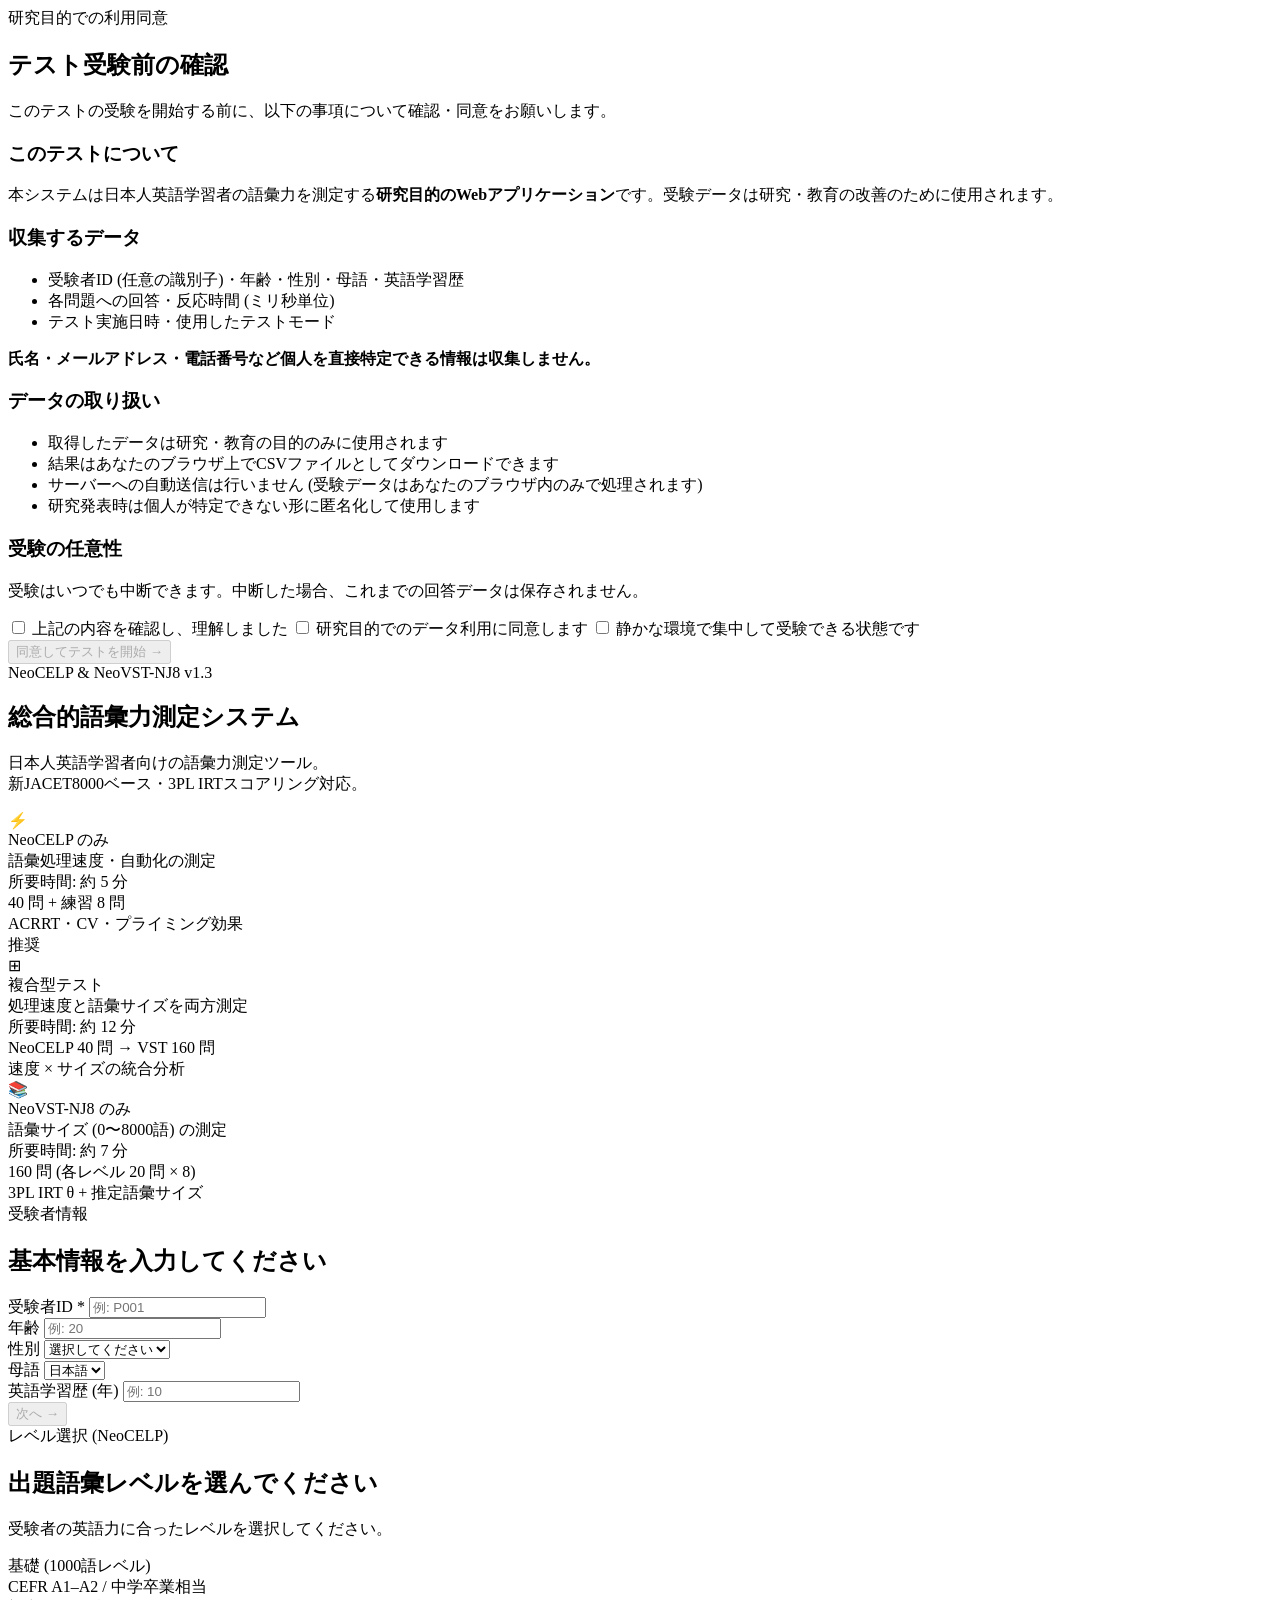
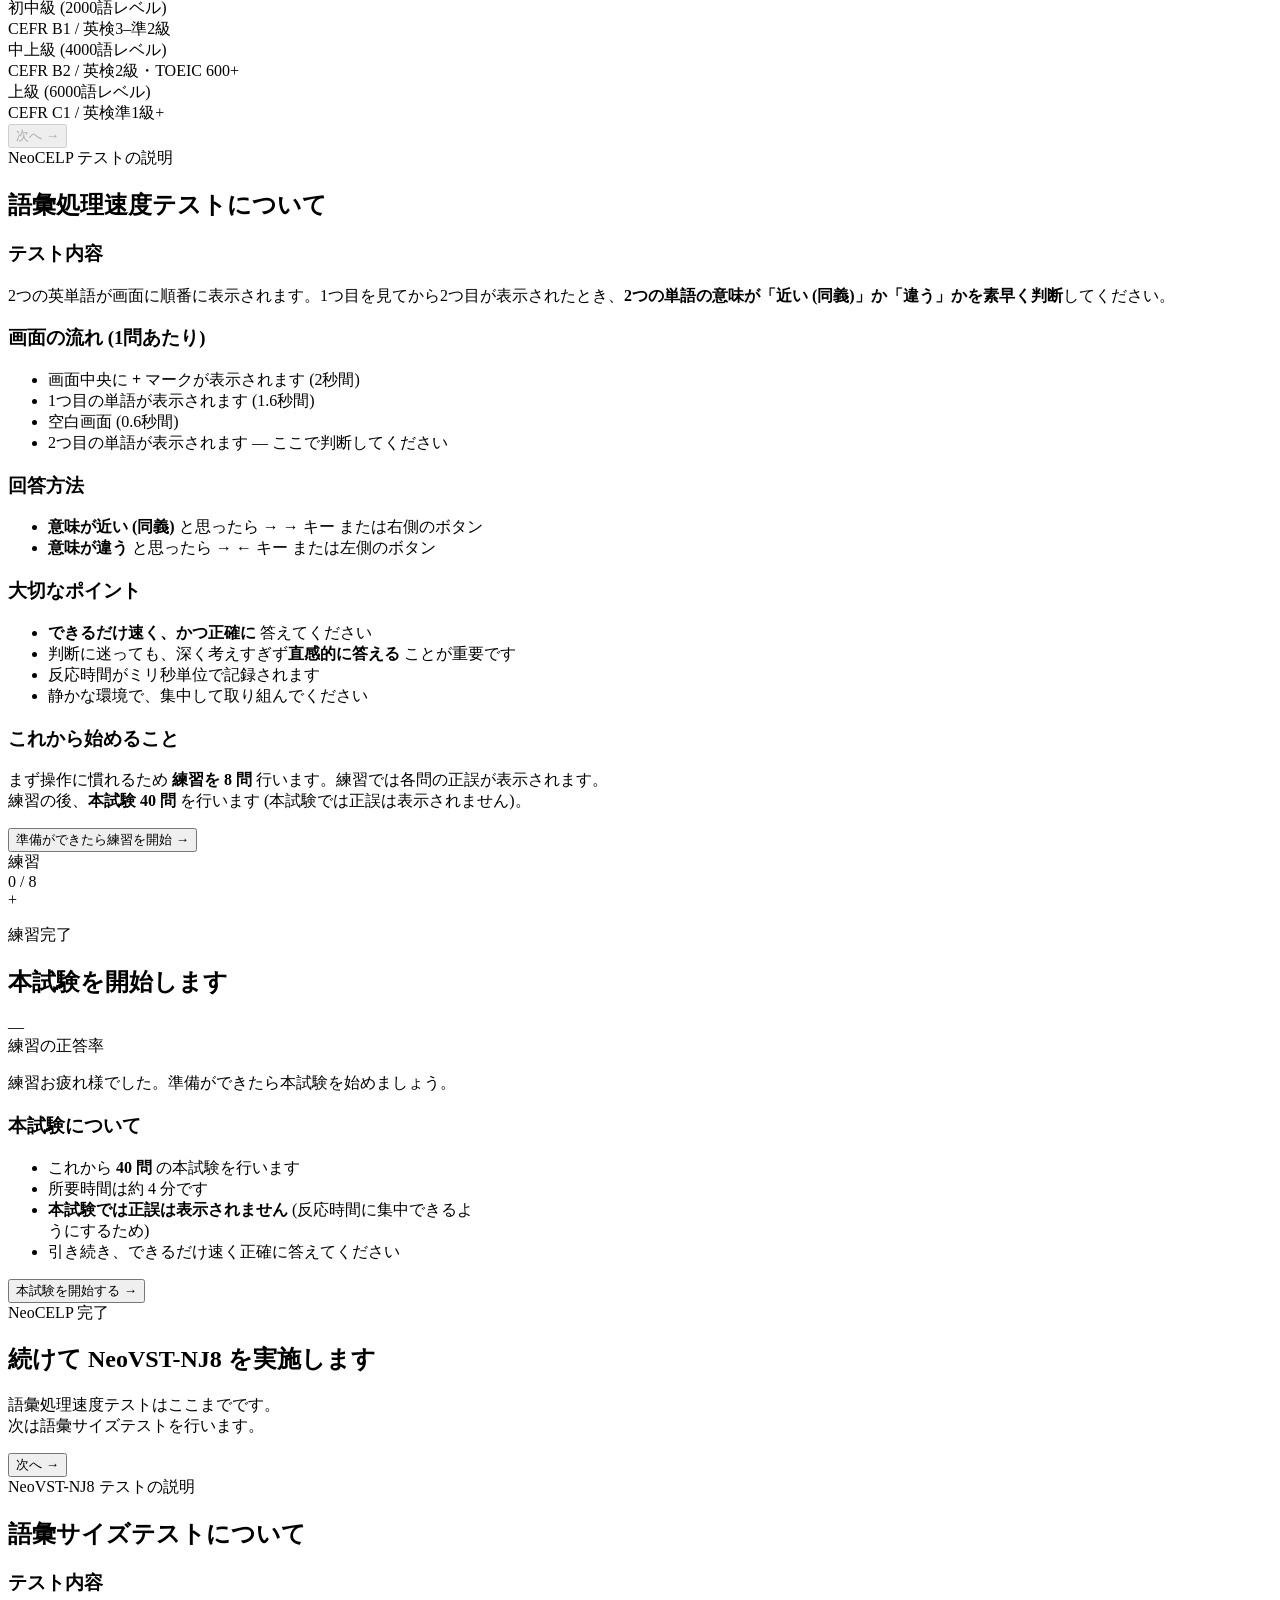
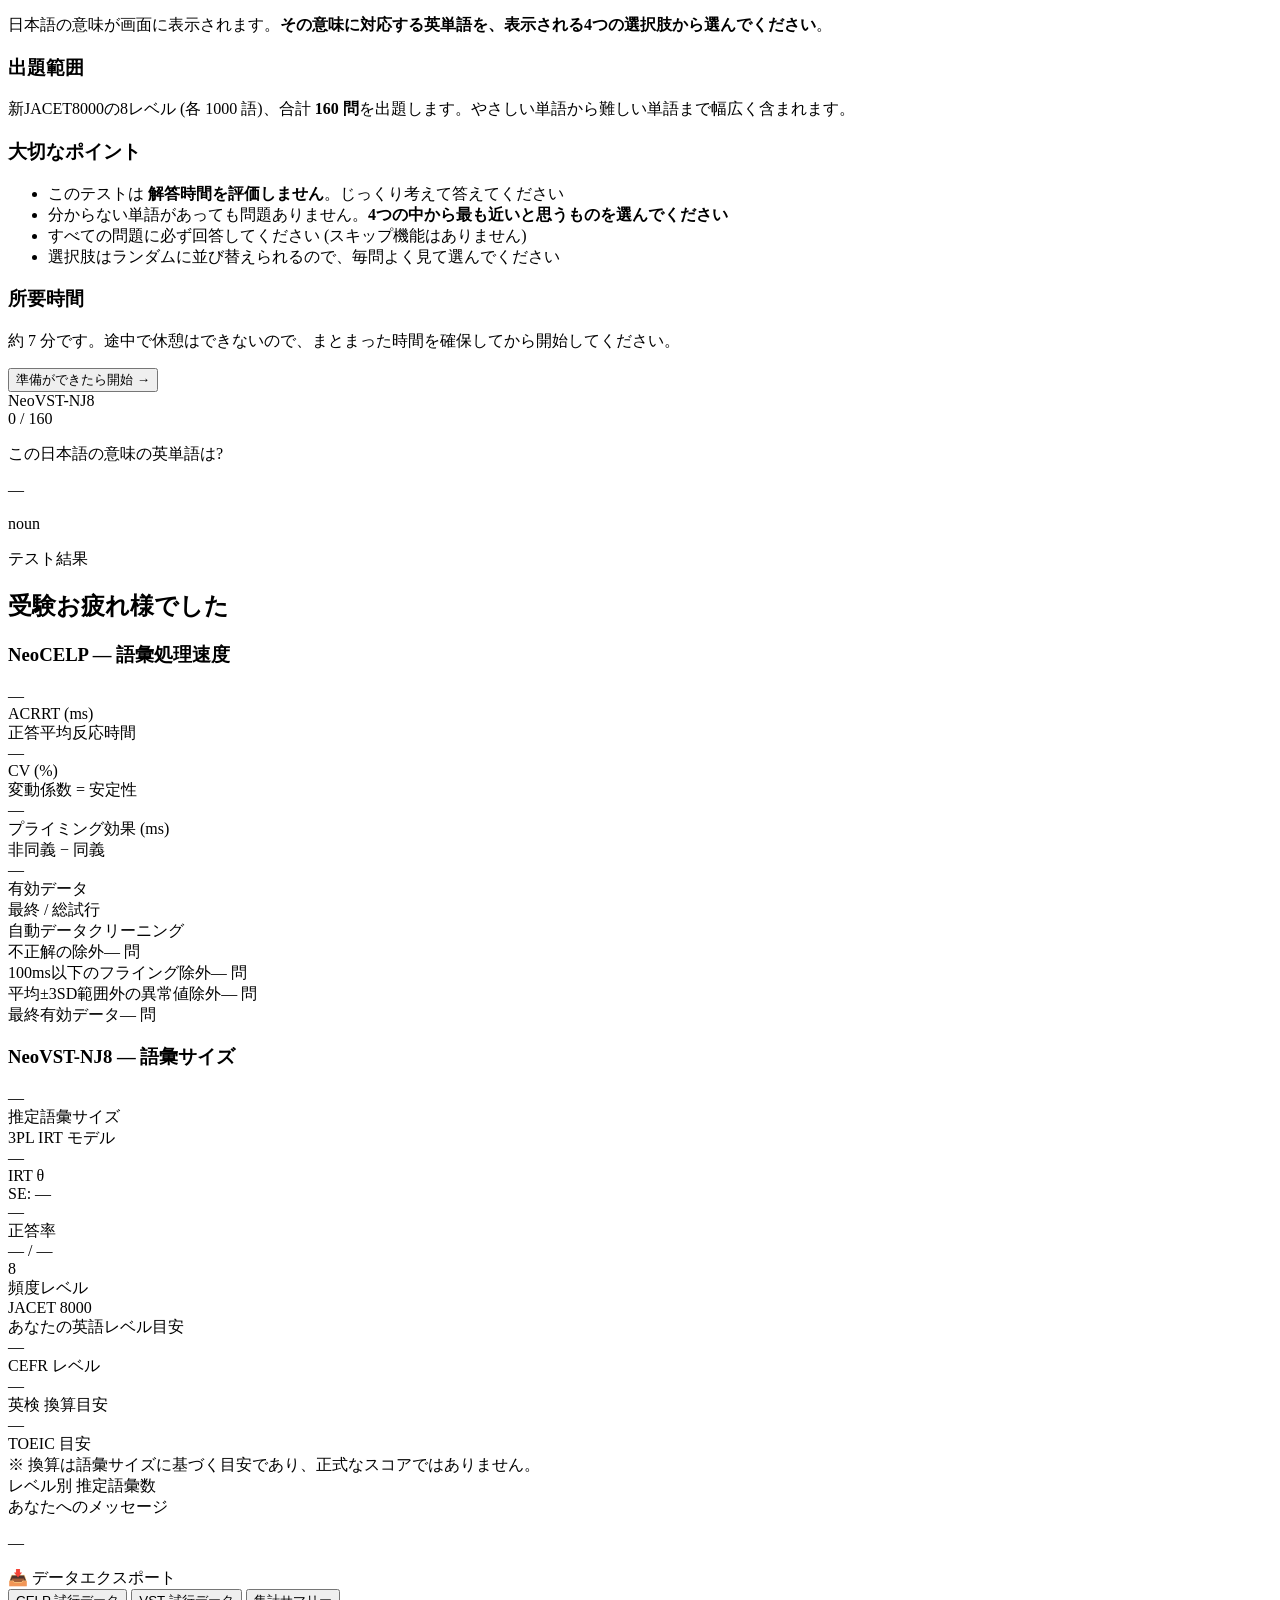
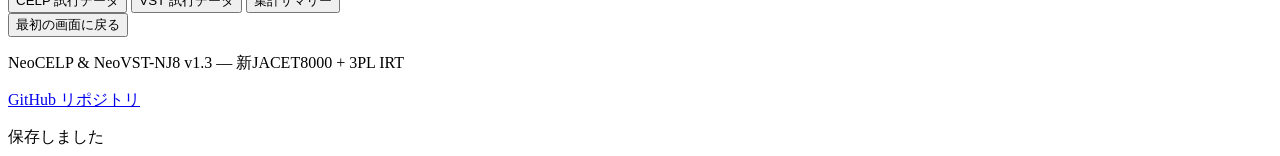
==== index.html @ aea5dfa4 "Update index.html Add CEFR/Eiken conversion badges and proficiency card to results" ====
<!DOCTYPE html>
<html lang="ja">
<head>
<meta charset="UTF-8">
<meta name="viewport" content="width=device-width, initial-scale=1.0">
<title>NeoCELP & NeoVST-NJ8 — 総合的語彙力測定システム</title>
<link rel="stylesheet" href="./src/css/main.css">
</head>
<body>

<div class="container">

<section id="s-consent" class="screen active">
  <span class="title-badge">研究目的での利用同意</span>
  <h1>テスト受験前の確認</h1>
  <p class="sub">このテストの受験を開始する前に、以下の事項について確認・同意をお願いします。</p>

  <div class="instruction-card">
    <h3 class="inst-section-title">このテストについて</h3>
    <p class="inst-text">本システムは日本人英語学習者の語彙力を測定する<b>研究目的のWebアプリケーション</b>です。受験データは研究・教育の改善のために使用されます。</p>

    <h3 class="inst-section-title">収集するデータ</h3>
    <ul class="inst-list">
      <li>受験者ID (任意の識別子)・年齢・性別・母語・英語学習歴</li>
      <li>各問題への回答・反応時間 (ミリ秒単位)</li>
      <li>テスト実施日時・使用したテストモード</li>
    </ul>
    <p class="inst-text" style="margin-top:8px"><b>氏名・メールアドレス・電話番号など個人を直接特定できる情報は収集しません。</b></p>

    <h3 class="inst-section-title">データの取り扱い</h3>
    <ul class="inst-list">
      <li>取得したデータは研究・教育の目的のみに使用されます</li>
      <li>結果はあなたのブラウザ上でCSVファイルとしてダウンロードできます</li>
      <li>サーバーへの自動送信は行いません (受験データはあなたのブラウザ内のみで処理されます)</li>
      <li>研究発表時は個人が特定できない形に匿名化して使用します</li>
    </ul>

    <h3 class="inst-section-title">受験の任意性</h3>
    <p class="inst-text">受験はいつでも中断できます。中断した場合、これまでの回答データは保存されません。</p>
  </div>

  <div class="consent-checks">
    <label class="consent-row">
      <input type="checkbox" id="consent-1" onchange="checkConsentForm()">
      <span>上記の内容を確認し、理解しました</span>
    </label>
    <label class="consent-row">
      <input type="checkbox" id="consent-2" onchange="checkConsentForm()">
      <span>研究目的でのデータ利用に同意します</span>
    </label>
    <label class="consent-row">
      <input type="checkbox" id="consent-3" onchange="checkConsentForm()">
      <span>静かな環境で集中して受験できる状態です</span>
    </label>
  </div>

  <button class="btn" id="consent-btn" onclick="submitConsent()" disabled>同意してテストを開始 →</button>
</section>

<section id="s-mode" class="screen">
  <span class="title-badge">NeoCELP & NeoVST-NJ8 v1.3</span>
  <h1>総合的語彙力測定システム</h1>
  <p class="sub">日本人英語学習者向けの語彙力測定ツール。<br>新JACET8000ベース・3PL IRTスコアリング対応。</p>

  <div class="mode-grid">
    <div class="mode-card" onclick="selectMode('celp_only')">
      <div class="mode-icon">⚡</div>
      <div class="mode-title">NeoCELP のみ</div>
      <div class="mode-desc">語彙処理速度・自動化の測定</div>
      <div class="mode-meta">
        <div>所要時間: 約 5 分</div>
        <div>40 問 + 練習 8 問</div>
        <div>ACRRT・CV・プライミング効果</div>
      </div>
    </div>

    <div class="mode-card recommended" onclick="selectMode('combined')">
      <span class="mode-badge">推奨</span>
      <div class="mode-icon">⊞</div>
      <div class="mode-title">複合型テスト</div>
      <div class="mode-desc">処理速度と語彙サイズを両方測定</div>
      <div class="mode-meta">
        <div>所要時間: 約 12 分</div>
        <div>NeoCELP 40 問 → VST 160 問</div>
        <div>速度 × サイズの統合分析</div>
      </div>
    </div>

    <div class="mode-card" onclick="selectMode('vst_only')">
      <div class="mode-icon">📚</div>
      <div class="mode-title">NeoVST-NJ8 のみ</div>
      <div class="mode-desc">語彙サイズ (0〜8000語) の測定</div>
      <div class="mode-meta">
        <div>所要時間: 約 7 分</div>
        <div>160 問 (各レベル 20 問 × 8)</div>
        <div>3PL IRT θ + 推定語彙サイズ</div>
      </div>
    </div>
  </div>
</section>

<section id="s-info" class="screen">
  <span class="title-badge">受験者情報</span>
  <h2>基本情報を入力してください</h2>
  <div class="form-grid">
    <div class="form-row full">
      <label class="form-label" for="f-id">受験者ID <span class="req">*</span></label>
      <input type="text" id="f-id" placeholder="例: P001" oninput="checkInfoForm()">
      <div id="id-warning" style="display:none; font-size:11px; color:var(--color-danger); padding:6px 8px; background:var(--color-danger-bg); border-radius:6px; margin-top:4px"></div>
    </div>
    <div class="form-row">
      <label class="form-label" for="f-age">年齢</label>
      <input type="text" id="f-age" placeholder="例: 20">
    </div>
    <div class="form-row">
      <label class="form-label" for="f-gender">性別</label>
      <select id="f-gender">
        <option value="">選択してください</option>
        <option value="female">女性</option>
        <option value="male">男性</option>
        <option value="other">その他</option>
        <option value="na">回答しない</option>
      </select>
    </div>
    <div class="form-row">
      <label class="form-label" for="f-l1">母語</label>
      <select id="f-l1">
        <option value="japanese">日本語</option>
        <option value="other">その他</option>
      </select>
    </div>
    <div class="form-row">
      <label class="form-label" for="f-years">英語学習歴 (年)</label>
      <input type="text" id="f-years" placeholder="例: 10">
    </div>
  </div>
  <button class="btn" id="info-btn" onclick="submitInfo()" disabled>次へ →</button>
</section>

<section id="s-level" class="screen">
  <span class="title-badge">レベル選択 (NeoCELP)</span>
  <h2>出題語彙レベルを選んでください</h2>
  <p class="sub">受験者の英語力に合ったレベルを選択してください。</p>
  <div class="level-grid">
    <div class="level-opt" onclick="selectLevel('A1-A2', this)">
      <div class="level-opt-title">基礎 (1000語レベル)</div>
      <div class="level-opt-sub">CEFR A1–A2 / 中学卒業相当</div>
    </div>
    <div class="level-opt" onclick="selectLevel('B1', this)">
      <div class="level-opt-title">初中級 (2000語レベル)</div>
      <div class="level-opt-sub">CEFR B1 / 英検3–準2級</div>
    </div>
    <div class="level-opt" onclick="selectLevel('B2', this)">
      <div class="level-opt-title">中上級 (4000語レベル)</div>
      <div class="level-opt-sub">CEFR B2 / 英検2級・TOEIC 600+</div>
    </div>
    <div class="level-opt" onclick="selectLevel('C1', this)">
      <div class="level-opt-title">上級 (6000語レベル)</div>
      <div class="level-opt-sub">CEFR C1 / 英検準1級+</div>
    </div>
  </div>
  <button class="btn" id="level-btn" onclick="showCelpInstructions()" disabled>次へ →</button>
</section>

<section id="s-celp-instructions" class="screen">
  <span class="title-badge">NeoCELP テストの説明</span>
  <h2>語彙処理速度テストについて</h2>

  <div class="instruction-card">
    <h3 class="inst-section-title">テスト内容</h3>
    <p class="inst-text">2つの英単語が画面に順番に表示されます。1つ目を見てから2つ目が表示されたとき、<b>2つの単語の意味が「近い (同義)」か「違う」かを素早く判断</b>してください。</p>

    <h3 class="inst-section-title">画面の流れ (1問あたり)</h3>
    <ul class="inst-list">
      <li>画面中央に <b>+</b> マークが表示されます (2秒間)</li>
      <li>1つ目の単語が表示されます (1.6秒間)</li>
      <li>空白画面 (0.6秒間)</li>
      <li>2つ目の単語が表示されます — ここで判断してください</li>
    </ul>

    <h3 class="inst-section-title">回答方法</h3>
    <ul class="inst-list">
      <li><b>意味が近い (同義)</b> と思ったら → <span class="inst-key">→ キー</span> または右側のボタン</li>
      <li><b>意味が違う</b> と思ったら → <span class="inst-key">← キー</span> または左側のボタン</li>
    </ul>

    <h3 class="inst-section-title">大切なポイント</h3>
    <ul class="inst-list">
      <li><b>できるだけ速く、かつ正確に</b> 答えてください</li>
      <li>判断に迷っても、深く考えすぎず<b>直感的に答える</b> ことが重要です</li>
      <li>反応時間がミリ秒単位で記録されます</li>
      <li>静かな環境で、集中して取り組んでください</li>
    </ul>

    <h3 class="inst-section-title">これから始めること</h3>
    <p class="inst-text">まず操作に慣れるため <b>練習を 8 問</b> 行います。練習では各問の正誤が表示されます。<br>練習の後、<b>本試験 40 問</b> を行います (本試験では正誤は表示されません)。</p>
  </div>

  <button class="btn" onclick="startCelpPractice()">準備ができたら練習を開始 →</button>
</section>

<section id="s-celp" class="screen">
  <div style="display:flex;align-items:center;gap:8px">
    <span class="phase-label" id="celp-phase">練習</span>
  </div>
  <div class="progress-wrap">
    <div class="progress-bar"><div class="progress-fill" id="celp-prog-fill" style="width:0%"></div></div>
    <span class="progress-label" id="celp-prog-label">0 / 8</span>
  </div>
  <div class="fixation" id="celp-fix">+</div>
  <div class="prime-word" id="celp-prime" style="display:none"></div>
  <div class="blank-area" id="celp-blank" style="display:none"></div>
  <div class="target-word" id="celp-target" style="display:none"></div>
  <p class="feedback-msg" id="celp-feedback"></p>
  <div class="big-btn-row" id="celp-btn-row" style="display:none">
    <button class="big-btn big-no" onclick="celpRespond(false)">
      <span>意味が違う</span>
      <span class="kbd-hint">← キー</span>
    </button>
    <button class="big-btn big-yes" onclick="celpRespond(true)">
      <span>意味が近い</span>
      <span class="kbd-hint">→ キー</span>
    </button>
  </div>
</section>

<section id="s-celp-practice-end" class="screen">
  <span class="title-badge">練習完了</span>
  <h2>本試験を開始します</h2>
  <div class="stat-grid" style="max-width:340px">
    <div class="stat-card">
      <div class="stat-val" id="practice-acc">—</div>
      <div class="stat-lbl">練習の正答率</div>
    </div>
  </div>
  <p class="sub" id="practice-msg">練習お疲れ様でした。準備ができたら本試験を始めましょう。</p>
  <div class="instruction-card" style="max-width:480px">
    <h3 class="inst-section-title">本試験について</h3>
    <ul class="inst-list">
      <li>これから <b>40 問</b> の本試験を行います</li>
      <li>所要時間は約 4 分です</li>
      <li><b>本試験では正誤は表示されません</b> (反応時間に集中できるようにするため)</li>
      <li>引き続き、できるだけ速く正確に答えてください</li>
    </ul>
  </div>
  <button class="btn" onclick="startCelpMain()">本試験を開始する →</button>
</section>

<section id="s-celp-end" class="screen">
  <span class="title-badge">NeoCELP 完了</span>
  <h2>続けて NeoVST-NJ8 を実施します</h2>
  <p class="sub">語彙処理速度テストはここまでです。<br>次は語彙サイズテストを行います。</p>
  <button class="btn" onclick="continueToVst()">次へ →</button>
</section>

<section id="s-vst-instructions" class="screen">
  <span class="title-badge">NeoVST-NJ8 テストの説明</span>
  <h2>語彙サイズテストについて</h2>

  <div class="instruction-card">
    <h3 class="inst-section-title">テスト内容</h3>
    <p class="inst-text">日本語の意味が画面に表示されます。<b>その意味に対応する英単語を、表示される4つの選択肢から選んでください</b>。</p>

    <h3 class="inst-section-title">出題範囲</h3>
    <p class="inst-text">新JACET8000の8レベル (各 1000 語)、合計 <b>160 問</b>を出題します。やさしい単語から難しい単語まで幅広く含まれます。</p>

    <h3 class="inst-section-title">大切なポイント</h3>
    <ul class="inst-list">
      <li>このテストは <b>解答時間を評価しません</b>。じっくり考えて答えてください</li>
      <li>分からない単語があっても問題ありません。<b>4つの中から最も近いと思うものを選んでください</b></li>
      <li>すべての問題に必ず回答してください (スキップ機能はありません)</li>
      <li>選択肢はランダムに並び替えられるので、毎問よく見て選んでください</li>
    </ul>

    <h3 class="inst-section-title">所要時間</h3>
    <p class="inst-text">約 7 分です。途中で休憩はできないので、まとまった時間を確保してから開始してください。</p>
  </div>

  <button class="btn" onclick="startVst()">準備ができたら開始 →</button>
</section>

<section id="s-vst" class="screen">
  <div style="display:flex;align-items:center;gap:8px">
    <span class="phase-label">NeoVST-NJ8</span>
  </div>
  <div class="progress-wrap">
    <div class="progress-bar"><div class="progress-fill" id="vst-prog-fill" style="width:0%"></div></div>
    <span class="progress-label" id="vst-prog-label">0 / 160</span>
  </div>
  <p class="vst-prompt">この日本語の意味の英単語は?</p>
  <div class="vst-meaning" id="vst-meaning">—</div>
  <p class="vst-pos-lbl" id="vst-pos">noun</p>
  <div class="vst-options" id="vst-options"></div>
</section>

<section id="s-result" class="screen">
  <span class="title-badge">テスト結果</span>
  <h2>受験お疲れ様でした</h2>

  <div id="result-celp-section" class="screen" style="width:100%;align-items:center;gap:16px">
    <h3>NeoCELP — 語彙処理速度</h3>
    <div class="stat-grid">
      <div class="stat-card"><div class="stat-val" id="r-acrrt">—</div><div class="stat-lbl">ACRRT (ms)</div><div class="stat-sub">正答平均反応時間</div></div>
      <div class="stat-card"><div class="stat-val" id="r-cv">—</div><div class="stat-lbl">CV (%)</div><div class="stat-sub">変動係数 = 安定性</div></div>
      <div class="stat-card"><div class="stat-val" id="r-priming">—</div><div class="stat-lbl">プライミング効果 (ms)</div><div class="stat-sub">非同義 − 同義</div></div>
      <div class="stat-card"><div class="stat-val" id="r-valid">—</div><div class="stat-lbl">有効データ</div><div class="stat-sub">最終 / 総試行</div></div>
    </div>
    <div class="exclude-card">
      <div class="exclude-title">自動データクリーニング</div>
      <div class="exclude-row"><span>不正解の除外</span><span id="ex-wrong">— 問</span></div>
      <div class="exclude-row"><span>100ms以下のフライング除外</span><span id="ex-fast">— 問</span></div>
      <div class="exclude-row"><span>平均±3SD範囲外の異常値除外</span><span id="ex-outlier">— 問</span></div>
      <div class="exclude-row total"><span>最終有効データ</span><span id="ex-valid">— 問</span></div>
    </div>
    <div id="celp-proficiency" class="proficiency-card" style="display:none"></div>
  </div>

  <div id="result-vst-section" class="screen" style="width:100%;align-items:center;gap:16px">
    <h3>NeoVST-NJ8 — 語彙サイズ</h3>
    <div class="stat-grid">
      <div class="stat-card"><div class="stat-val" id="r-vocab">—</div><div class="stat-lbl">推定語彙サイズ</div><div class="stat-sub">3PL IRT モデル</div></div>
      <div class="stat-card"><div class="stat-val" id="r-theta">—</div><div class="stat-lbl">IRT θ</div><div class="stat-sub" id="r-se">SE: —</div></div>
      <div class="stat-card"><div class="stat-val" id="r-vst-acc">—</div><div class="stat-lbl">正答率</div><div class="stat-sub" id="r-raw">— / —</div></div>
      <div class="stat-card"><div class="stat-val">8</div><div class="stat-lbl">頻度レベル</div><div class="stat-sub">JACET 8000</div></div>
    </div>
    <div class="conversion-card">
      <div class="conversion-title">あなたの英語レベル目安</div>
      <div class="conversion-badges">
        <div class="conv-badge cefr">
          <div class="conv-badge-val" id="badge-cefr">—</div>
          <div class="conv-badge-lbl" id="badge-cefr-desc">CEFR レベル</div>
        </div>
        <div class="conv-badge eiken">
          <div class="conv-badge-val" id="badge-eiken">—</div>
          <div class="conv-badge-lbl">英検 換算目安</div>
        </div>
        <div class="conv-badge toeic">
          <div class="conv-badge-val" id="badge-toeic">—</div>
          <div class="conv-badge-lbl">TOEIC 目安</div>
        </div>
      </div>
      <div class="conversion-note">※ 換算は語彙サイズに基づく目安であり、正式なスコアではありません。</div>
    </div>
    <div class="exclude-card">
      <div class="exclude-title">レベル別 推定語彙数</div>
      <div id="level-bars"></div>
    </div>
  </div>

  <div class="eval-card">
    <div class="eval-title">あなたへのメッセージ</div>
    <p class="eval-msg" id="r-message">—</p>
  </div>

  <div class="export-card">
    <div class="export-title">📥 データエクスポート</div>
    <div class="export-btn-row">
      <button class="btn-csv" id="exp-celp" onclick="exportCelpTrials()">CELP 試行データ</button>
      <button class="btn-csv" id="exp-vst" onclick="exportVstTrials()">VST 試行データ</button>
      <button class="btn-csv" onclick="exportSummary()">集計サマリー</button>
    </div>
  </div>

  <button class="btn-outline" onclick="restart()">最初の画面に戻る</button>
</section>

<footer>
  <p>NeoCELP & NeoVST-NJ8 v1.3 — 新JACET8000 + 3PL IRT</p>
  <p><a href="https://github.com/Ando-Hiro-rs/NeoCELP-VST-NJ8">GitHub リポジトリ</a></p>
</footer>

</div>

<div id="toast" class="toast">保存しました</div>

<script type="module" src="./src/js/app.js"></script>
</body>
</html>
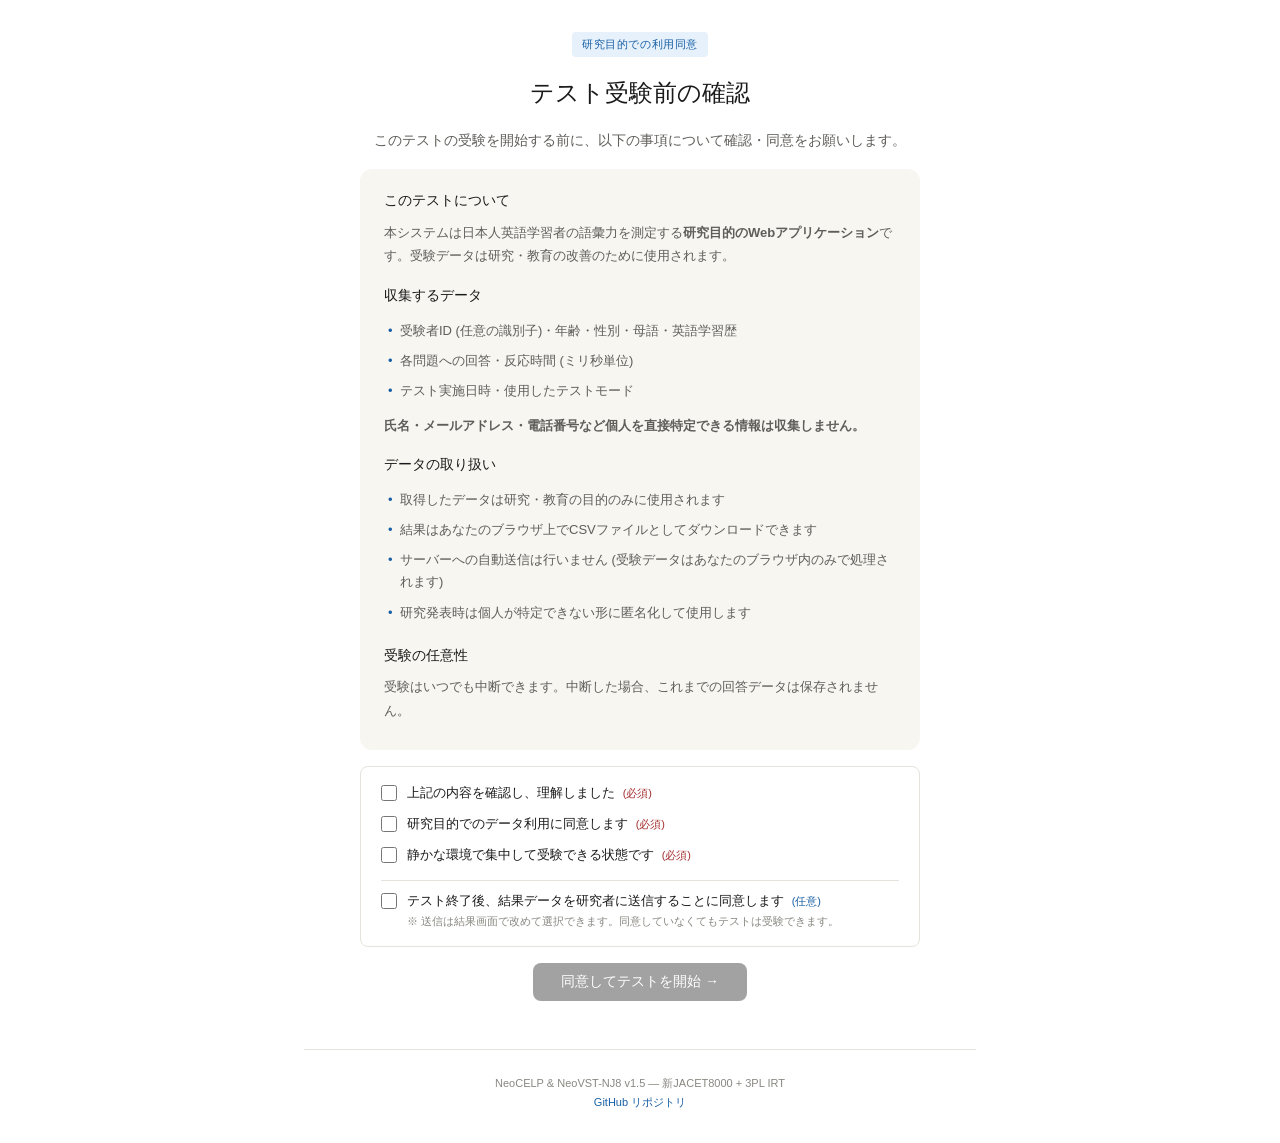
==== commit 84432729: "Update index.html Add comprehensive participant info form with optional sections" ====
--- a/index.html
+++ b/index.html
@@ -40,25 +40,29 @@
   </div>
 
   <div class="consent-checks">
-    <label class="consent-row">
+    <label class="consent-row required">
       <input type="checkbox" id="consent-1" onchange="checkConsentForm()">
-      <span>上記の内容を確認し、理解しました</span>
+      <span>上記の内容を確認し、理解しました <em>(必須)</em></span>
     </label>
-    <label class="consent-row">
+    <label class="consent-row required">
       <input type="checkbox" id="consent-2" onchange="checkConsentForm()">
-      <span>研究目的でのデータ利用に同意します</span>
+      <span>研究目的でのデータ利用に同意します <em>(必須)</em></span>
     </label>
-    <label class="consent-row">
+    <label class="consent-row required">
       <input type="checkbox" id="consent-3" onchange="checkConsentForm()">
-      <span>静かな環境で集中して受験できる状態です</span>
+      <span>静かな環境で集中して受験できる状態です <em>(必須)</em></span>
     </label>
+    <label class="consent-row optional">
+      <input type="checkbox" id="consent-share">
+      <span>テスト終了後、結果データを研究者に送信することに同意します <em>(任意)</em><br><span class="consent-detail">※ 送信は結果画面で改めて選択できます。同意していなくてもテストは受験できます。</span></span>
+    </label>
   </div>
 
   <button class="btn" id="consent-btn" onclick="submitConsent()" disabled>同意してテストを開始 →</button>
 </section>
 
 <section id="s-mode" class="screen">
-  <span class="title-badge">NeoCELP & NeoVST-NJ8 v1.3</span>
+  <span class="title-badge">NeoCELP & NeoVST-NJ8 v1.5</span>
   <h1>総合的語彙力測定システム</h1>
   <p class="sub">日本人英語学習者向けの語彙力測定ツール。<br>新JACET8000ベース・3PL IRTスコアリング対応。</p>
 
@@ -102,38 +106,199 @@
 <section id="s-info" class="screen">
   <span class="title-badge">受験者情報</span>
   <h2>基本情報を入力してください</h2>
-  <div class="form-grid">
-    <div class="form-row full">
-      <label class="form-label" for="f-id">受験者ID <span class="req">*</span></label>
-      <input type="text" id="f-id" placeholder="例: P001" oninput="checkInfoForm()">
-      <div id="id-warning" style="display:none; font-size:11px; color:var(--color-danger); padding:6px 8px; background:var(--color-danger-bg); border-radius:6px; margin-top:4px"></div>
-    </div>
-    <div class="form-row">
-      <label class="form-label" for="f-age">年齢</label>
-      <input type="text" id="f-age" placeholder="例: 20">
-    </div>
-    <div class="form-row">
-      <label class="form-label" for="f-gender">性別</label>
-      <select id="f-gender">
-        <option value="">選択してください</option>
-        <option value="female">女性</option>
-        <option value="male">男性</option>
-        <option value="other">その他</option>
-        <option value="na">回答しない</option>
-      </select>
-    </div>
-    <div class="form-row">
-      <label class="form-label" for="f-l1">母語</label>
-      <select id="f-l1">
-        <option value="japanese">日本語</option>
-        <option value="other">その他</option>
-      </select>
-    </div>
-    <div class="form-row">
-      <label class="form-label" for="f-years">英語学習歴 (年)</label>
-      <input type="text" id="f-years" placeholder="例: 10">
-    </div>
-  </div>
+  <p class="sub">必須項目を入力してください。任意項目は研究にご協力いただける方のみご記入ください。</p>
+
+  <div class="info-section">
+    <h3 class="info-section-title">基本情報 <span class="req-label">必須</span></h3>
+    <div class="form-grid">
+      <div class="form-row full">
+        <label class="form-label" for="f-id">受験者ID <span class="req">*</span></label>
+        <input type="text" id="f-id" placeholder="例: P001" oninput="checkInfoForm()">
+        <div id="id-warning" style="display:none; font-size:11px; color:var(--color-danger); padding:6px 8px; background:var(--color-danger-bg); border-radius:6px; margin-top:4px"></div>
+      </div>
+      <div class="form-row">
+        <label class="form-label" for="f-age">年齢</label>
+        <input type="text" id="f-age" placeholder="例: 20">
+      </div>
+      <div class="form-row">
+        <label class="form-label" for="f-gender">性別</label>
+        <select id="f-gender">
+          <option value="">選択してください</option>
+          <option value="female">女性</option>
+          <option value="male">男性</option>
+          <option value="other">その他</option>
+          <option value="na">回答しない</option>
+        </select>
+      </div>
+      <div class="form-row">
+        <label class="form-label" for="f-l1">母語</label>
+        <select id="f-l1">
+          <option value="japanese">日本語</option>
+          <option value="chinese">中国語</option>
+          <option value="korean">韓国語</option>
+          <option value="other">その他</option>
+        </select>
+      </div>
+      <div class="form-row">
+        <label class="form-label" for="f-years">英語学習歴 (年)</label>
+        <input type="text" id="f-years" placeholder="例: 10">
+      </div>
+    </div>
+  </div>
+
+  <div class="info-section">
+    <h3 class="info-section-title clickable" onclick="toggleSection('info-section-2')">
+      <span id="info-section-2-arrow">▶</span> 学習・研究文脈情報 <span class="opt-label">任意</span>
+    </h3>
+    <div class="form-grid" id="info-section-2" style="display:none">
+      <div class="form-row">
+        <label class="form-label" for="f-institution">所属機関区分</label>
+        <select id="f-institution">
+          <option value="">選択してください</option>
+          <option value="national_teacher">国立教員養成大学</option>
+          <option value="national_general">国立総合大学</option>
+          <option value="public">公立大学</option>
+          <option value="private">私立大学</option>
+          <option value="graduate">大学院</option>
+          <option value="high_school">高校</option>
+          <option value="junior_high">中学校</option>
+          <option value="other">その他</option>
+        </select>
+      </div>
+      <div class="form-row">
+        <label class="form-label" for="f-major">専攻</label>
+        <select id="f-major">
+          <option value="">選択してください</option>
+          <option value="english">英語教育</option>
+          <option value="japanese">日本語・国語教育</option>
+          <option value="science">科学・理科</option>
+          <option value="social_studies">社会科</option>
+          <option value="math">数学</option>
+          <option value="special_needs">特別支援教育</option>
+          <option value="school_nursing">養護教諭</option>
+          <option value="home_economics">家庭科</option>
+          <option value="school_education">学校教育</option>
+          <option value="other">その他</option>
+        </select>
+      </div>
+      <div class="form-row">
+        <label class="form-label" for="f-grade">学年</label>
+        <select id="f-grade">
+          <option value="">選択してください</option>
+          <option value="undergrad_1">学部1年</option>
+          <option value="undergrad_2">学部2年</option>
+          <option value="undergrad_3">学部3年</option>
+          <option value="undergrad_4">学部4年</option>
+          <option value="master">修士課程</option>
+          <option value="doctor">博士課程</option>
+          <option value="high_1">高校1年</option>
+          <option value="high_2">高校2年</option>
+          <option value="high_3">高校3年</option>
+          <option value="other">その他</option>
+        </select>
+      </div>
+      <div class="form-row">
+        <label class="form-label" for="f-english-start">英語学習開始年齢</label>
+        <input type="text" id="f-english-start" placeholder="例: 7">
+      </div>
+      <div class="form-row full">
+        <label class="form-label" for="f-overseas">海外滞在経験 (英語圏)</label>
+        <select id="f-overseas">
+          <option value="">選択してください</option>
+          <option value="none">なし</option>
+          <option value="under_1month">1ヶ月未満</option>
+          <option value="1_6months">1〜6ヶ月</option>
+          <option value="6months_1year">6ヶ月〜1年</option>
+          <option value="over_1year">1年以上</option>
+        </select>
+      </div>
+      <div class="form-row">
+        <label class="form-label" for="f-cert-type">最近取得した英語資格</label>
+        <select id="f-cert-type">
+          <option value="">選択してください</option>
+          <option value="none">なし</option>
+          <option value="eiken">英検</option>
+          <option value="toeic_lr">TOEIC L&R</option>
+          <option value="toeic_sw">TOEIC S&W</option>
+          <option value="toefl_ibt">TOEFL iBT</option>
+          <option value="toefl_itp">TOEFL ITP</option>
+          <option value="ielts">IELTS</option>
+          <option value="other">その他</option>
+        </select>
+      </div>
+      <div class="form-row">
+        <label class="form-label" for="f-cert-score">スコア・級</label>
+        <input type="text" id="f-cert-score" placeholder="例: 750 / 準1級">
+      </div>
+      <div class="form-row full">
+        <label class="form-label" for="f-cert-date">資格取得時期 (年月)</label>
+        <input type="text" id="f-cert-date" placeholder="例: 2024-06">
+      </div>
+      <div class="form-row full">
+        <label class="form-label" for="f-english-use">日常的な英語使用頻度</label>
+        <select id="f-english-use">
+          <option value="">選択してください</option>
+          <option value="daily">ほぼ毎日</option>
+          <option value="weekly">週に数回</option>
+          <option value="monthly">月に数回</option>
+          <option value="rarely">ほとんどない</option>
+          <option value="study_only">勉強のみ</option>
+        </select>
+      </div>
+    </div>
+  </div>
+
+  <div class="info-section">
+    <h3 class="info-section-title clickable" onclick="toggleSection('info-section-3')">
+      <span id="info-section-3-arrow">▶</span> 受験環境情報 <span class="opt-label">任意</span>
+    </h3>
+    <div class="form-grid" id="info-section-3" style="display:none">
+      <div class="form-row">
+        <label class="form-label" for="f-handedness">利き手</label>
+        <select id="f-handedness">
+          <option value="">選択してください</option>
+          <option value="right">右利き</option>
+          <option value="left">左利き</option>
+          <option value="both">両利き</option>
+        </select>
+      </div>
+      <div class="form-row">
+        <label class="form-label" for="f-condition">受験時の体調</label>
+        <select id="f-condition">
+          <option value="">選択してください</option>
+          <option value="excellent">非常に良い</option>
+          <option value="good">良い</option>
+          <option value="moderate">普通</option>
+          <option value="poor">あまり良くない</option>
+          <option value="bad">悪い</option>
+        </select>
+      </div>
+      <div class="form-row">
+        <label class="form-label" for="f-device">受験デバイス</label>
+        <select id="f-device">
+          <option value="">選択してください</option>
+          <option value="pc_desktop">デスクトップPC</option>
+          <option value="pc_laptop">ノートPC</option>
+          <option value="tablet">タブレット</option>
+          <option value="smartphone">スマートフォン</option>
+          <option value="other">その他</option>
+        </select>
+      </div>
+      <div class="form-row">
+        <label class="form-label" for="f-environment">受験環境</label>
+        <select id="f-environment">
+          <option value="">選択してください</option>
+          <option value="quiet_room">静かな個室</option>
+          <option value="home">自宅</option>
+          <option value="library">図書館</option>
+          <option value="classroom">教室</option>
+          <option value="cafe">カフェ・公共空間</option>
+          <option value="other">その他</option>
+        </select>
+      </div>
+    </div>
+  </div>
+
   <button class="btn" id="info-btn" onclick="submitInfo()" disabled>次へ →</button>
 </section>
 
@@ -360,12 +525,30 @@
       <button class="btn-csv" onclick="exportSummary()">集計サマリー</button>
     </div>
   </div>
-
+<div class="export-card share-card">
+    <div class="export-title">📧 研究者にデータを送信 (任意)</div>
+    <p class="share-desc">研究にご協力いただける場合、テスト結果を以下の研究者に送信できます。</p>
+    <div class="researcher-info">
+      <div class="researcher-row"><span class="researcher-lbl">送信先:</span> <span id="researcher-name-display">—</span></div>
+      <div class="researcher-row"><span class="researcher-lbl">メール:</span> <span id="researcher-email-display">—</span></div>
+    </div>
+    <div class="share-btn-row">
+      <button class="btn-share btn-share-mail" onclick="sendDataByEmail()">
+        📨 メールで送信
+        <span class="share-note">CSVをダウンロード後、メールアプリが起動します</span>
+      </button>
+      <button class="btn-share btn-share-app supports-web-share-only" onclick="shareDataViaApps()">
+        🔗 他のアプリで共有
+        <span class="share-note">LINE・Gmail・AirDrop などで送信</span>
+      </button>
+    </div>
+    <p class="share-note-bottom">※ 送信は完全に任意です。データ送信の同意確認は受験前に行いました。</p>
+  </div>
   <button class="btn-outline" onclick="restart()">最初の画面に戻る</button>
 </section>
 
 <footer>
-  <p>NeoCELP & NeoVST-NJ8 v1.3 — 新JACET8000 + 3PL IRT</p>
+  <p>NeoCELP & NeoVST-NJ8 v1.5 — 新JACET8000 + 3PL IRT</p>
   <p><a href="https://github.com/Ando-Hiro-rs/NeoCELP-VST-NJ8">GitHub リポジトリ</a></p>
 </footer>
 
--- a/src/css/main.css
+++ b/src/css/main.css
@@ -0,0 +1,1089 @@
+:root {
+  --color-bg: #ffffff;
+  --color-bg-secondary: #f7f6f1;
+  --color-text: #1a1a1a;
+  --color-text-secondary: #5f5e5a;
+  --color-text-tertiary: #888780;
+  --color-border: #e5e3dc;
+  --color-border-secondary: #c8c5b9;
+  --color-info: #185fa5;
+  --color-info-bg: #e6f1fb;
+  --color-success: #0f6e56;
+  --color-success-bg: #e1f5ee;
+  --color-danger: #a32d2d;
+  --color-danger-bg: #fcebeb;
+  --color-warning-bg: #faeeda;
+  --color-warning: #854f0b;
+  --radius-sm: 6px;
+  --radius-md: 8px;
+  --radius-lg: 12px;
+}
+
+@media (prefers-color-scheme: dark) {
+  :root {
+    --color-bg: #1a1a1a;
+    --color-bg-secondary: #2c2c2a;
+    --color-text: #f1efe8;
+    --color-text-secondary: #b4b2a9;
+    --color-text-tertiary: #888780;
+    --color-border: #444441;
+    --color-border-secondary: #5f5e5a;
+  }
+}
+
+* { box-sizing: border-box; margin: 0; padding: 0; }
+
+body {
+  font-family: -apple-system, BlinkMacSystemFont, "Segoe UI", "Hiragino Sans",
+               "Yu Gothic UI", "Meiryo", sans-serif;
+  background: var(--color-bg);
+  color: var(--color-text);
+  line-height: 1.7;
+  min-height: 100vh;
+}
+
+.container {
+  max-width: 720px;
+  margin: 0 auto;
+  padding: 2rem 1.5rem;
+}
+
+.screen { display: none; }
+.screen.active { display: flex; flex-direction: column; align-items: center; gap: 16px; }
+
+h1 { font-size: 24px; font-weight: 500; }
+h2 { font-size: 18px; font-weight: 500; }
+h3 { font-size: 16px; font-weight: 500; }
+
+.title-badge {
+  display: inline-block;
+  font-size: 11px;
+  font-weight: 500;
+  background: var(--color-info-bg);
+  color: var(--color-info);
+  padding: 3px 10px;
+  border-radius: 4px;
+  letter-spacing: 0.05em;
+}
+
+.sub {
+  font-size: 14px;
+  color: var(--color-text-secondary);
+  text-align: center;
+  max-width: 540px;
+}
+
+.mode-grid {
+  display: grid;
+  grid-template-columns: repeat(auto-fit, minmax(200px, 1fr));
+  gap: 12px;
+  width: 100%;
+}
+
+.mode-card {
+  background: var(--color-bg);
+  border: 0.5px solid var(--color-border);
+  border-radius: var(--radius-lg);
+  padding: 1.25rem;
+  text-align: left;
+  cursor: pointer;
+  transition: all 0.15s;
+}
+
+.mode-card:hover {
+  border-color: var(--color-border-secondary);
+  background: var(--color-bg-secondary);
+}
+
+.mode-card.recommended {
+  border: 2px solid var(--color-info);
+  position: relative;
+}
+
+.mode-badge {
+  position: absolute;
+  top: -10px;
+  left: 16px;
+  background: var(--color-info);
+  color: white;
+  font-size: 10px;
+  padding: 3px 10px;
+  border-radius: 4px;
+  font-weight: 500;
+}
+
+.mode-icon {
+  font-size: 24px;
+  color: var(--color-info);
+  margin-bottom: 8px;
+}
+
+.mode-title {
+  font-size: 15px;
+  font-weight: 500;
+  margin-bottom: 4px;
+}
+
+.mode-desc {
+  font-size: 12px;
+  color: var(--color-text-secondary);
+  margin-bottom: 12px;
+}
+
+.mode-meta {
+  font-size: 11px;
+  color: var(--color-text-tertiary);
+  display: flex;
+  flex-direction: column;
+  gap: 3px;
+}
+
+.btn {
+  background: var(--color-text);
+  color: var(--color-bg);
+  border: none;
+  border-radius: var(--radius-md);
+  padding: 10px 28px;
+  font-size: 14px;
+  font-weight: 500;
+  cursor: pointer;
+  font-family: inherit;
+}
+
+.btn:hover { opacity: 0.85; }
+.btn:disabled { opacity: 0.4; cursor: not-allowed; }
+
+.btn-outline {
+  background: transparent;
+  border: 0.5px solid var(--color-border-secondary);
+  color: var(--color-text);
+  padding: 9px 22px;
+  border-radius: var(--radius-md);
+  font-size: 13px;
+  cursor: pointer;
+  font-family: inherit;
+}
+
+.btn-outline:hover { background: var(--color-bg-secondary); }
+
+.form-grid {
+  display: grid;
+  grid-template-columns: repeat(2, 1fr);
+  gap: 12px;
+  width: 100%;
+  max-width: 480px;
+}
+
+.form-row { display: flex; flex-direction: column; gap: 4px; }
+.form-row.full { grid-column: span 2; }
+
+.form-label {
+  font-size: 12px;
+  color: var(--color-text-secondary);
+  font-weight: 500;
+}
+
+.form-label .req { color: var(--color-danger); margin-left: 2px; }
+
+input[type=text], select {
+  width: 100%;
+  font-family: inherit;
+  font-size: 14px;
+  padding: 8px 12px;
+  border: 0.5px solid var(--color-border-secondary);
+  border-radius: var(--radius-md);
+  background: var(--color-bg);
+  color: var(--color-text);
+}
+
+input[type=text]:focus, select:focus {
+  outline: none;
+  border-color: var(--color-info);
+}
+
+.level-grid {
+  display: grid;
+  grid-template-columns: repeat(2, 1fr);
+  gap: 8px;
+  width: 100%;
+  max-width: 480px;
+}
+
+.level-opt {
+  background: var(--color-bg);
+  border: 0.5px solid var(--color-border);
+  border-radius: var(--radius-md);
+  padding: 12px 14px;
+  cursor: pointer;
+  text-align: left;
+  font-family: inherit;
+  color: var(--color-text);
+}
+
+.level-opt:hover {
+  background: var(--color-bg-secondary);
+  border-color: var(--color-border-secondary);
+}
+
+.level-opt.selected {
+  border: 2px solid var(--color-info);
+  background: var(--color-info-bg);
+}
+
+.level-opt-title { font-size: 13px; font-weight: 500; }
+.level-opt-sub { font-size: 11px; color: var(--color-text-secondary); margin-top: 2px; }
+
+.progress-wrap {
+  width: 100%;
+  max-width: 480px;
+  display: flex;
+  align-items: center;
+  gap: 10px;
+}
+
+.progress-bar {
+  flex: 1;
+  height: 4px;
+  background: var(--color-border);
+  border-radius: 2px;
+  overflow: hidden;
+}
+
+.progress-fill {
+  height: 100%;
+  background: var(--color-info);
+  border-radius: 2px;
+  transition: width 0.3s;
+}
+
+.progress-label {
+  font-size: 11px;
+  color: var(--color-text-tertiary);
+  min-width: 60px;
+  text-align: right;
+}
+
+.phase-label {
+  font-size: 11px;
+  font-weight: 500;
+  color: var(--color-text-tertiary);
+  letter-spacing: 0.07em;
+  text-transform: uppercase;
+}
+
+.fixation {
+  font-size: 36px;
+  color: var(--color-text-tertiary);
+  height: 64px;
+  display: flex;
+  align-items: center;
+  justify-content: center;
+  min-width: 380px;
+}
+
+.prime-word {
+  font-size: 28px;
+  color: var(--color-text-secondary);
+  height: 64px;
+  display: flex;
+  align-items: center;
+  justify-content: center;
+  min-width: 380px;
+}
+
+.target-word {
+  font-size: 34px;
+  color: var(--color-text);
+  height: 76px;
+  display: flex;
+  align-items: center;
+  justify-content: center;
+  min-width: 380px;
+  border: 0.5px solid var(--color-border);
+  border-radius: var(--radius-lg);
+  background: var(--color-bg);
+  padding: 0 2rem;
+}
+
+.blank-area { height: 64px; min-width: 380px; }
+
+.big-btn-row {
+  display: flex;
+  gap: 14px;
+  width: 100%;
+  max-width: 460px;
+}
+
+.big-btn {
+  flex: 1;
+  border-radius: var(--radius-lg);
+  padding: 18px 0;
+  font-size: 15px;
+  font-weight: 500;
+  cursor: pointer;
+  border: none;
+  display: flex;
+  flex-direction: column;
+  align-items: center;
+  gap: 4px;
+  font-family: inherit;
+}
+
+.big-yes {
+  background: var(--color-success-bg);
+  color: var(--color-success);
+  border: 0.5px solid var(--color-success);
+}
+
+.big-no {
+  background: var(--color-danger-bg);
+  color: var(--color-danger);
+  border: 0.5px solid var(--color-danger);
+}
+
+.big-btn:hover { opacity: 0.85; }
+.kbd-hint { font-size: 10px; opacity: 0.7; font-weight: 400; }
+
+.feedback-msg { font-size: 13px; min-height: 18px; }
+.fb-correct { color: var(--color-success); }
+.fb-wrong { color: var(--color-danger); }
+
+.vst-prompt {
+  font-size: 14px;
+  color: var(--color-text-secondary);
+}
+
+.vst-meaning {
+  font-size: 36px;
+  font-weight: 500;
+  padding: 16px 32px;
+  background: var(--color-bg-secondary);
+  border-radius: var(--radius-lg);
+}
+
+.vst-pos-lbl {
+  font-size: 11px;
+  color: var(--color-text-tertiary);
+}
+
+.vst-options {
+  display: grid;
+  grid-template-columns: repeat(2, 1fr);
+  gap: 10px;
+  width: 100%;
+  max-width: 480px;
+}
+
+.vst-opt {
+  background: var(--color-bg);
+  border: 0.5px solid var(--color-border);
+  border-radius: var(--radius-md);
+  padding: 16px;
+  font-size: 16px;
+  cursor: pointer;
+  font-family: inherit;
+  color: var(--color-text);
+}
+
+.vst-opt:hover {
+  background: var(--color-bg-secondary);
+  border-color: var(--color-border-secondary);
+}
+
+.stat-grid {
+  display: grid;
+  grid-template-columns: repeat(2, 1fr);
+  gap: 10px;
+  width: 100%;
+  max-width: 480px;
+}
+
+.stat-card {
+  background: var(--color-bg-secondary);
+  border-radius: var(--radius-md);
+  padding: 1rem;
+}
+
+.stat-val {
+  font-size: 24px;
+  font-weight: 500;
+}
+
+.stat-lbl {
+  font-size: 11px;
+  color: var(--color-text-secondary);
+  margin-top: 2px;
+}
+
+.stat-sub {
+  font-size: 10px;
+  color: var(--color-text-tertiary);
+  margin-top: 2px;
+}
+
+.eval-card {
+  background: var(--color-success-bg);
+  border: 0.5px solid var(--color-success);
+  border-radius: var(--radius-lg);
+  padding: 1rem 1.25rem;
+  width: 100%;
+  max-width: 480px;
+}
+
+.eval-title {
+  font-size: 13px;
+  font-weight: 500;
+  color: var(--color-success);
+  margin-bottom: 4px;
+}
+
+.eval-msg {
+  font-size: 13px;
+  color: var(--color-success);
+}
+
+.export-card {
+  background: var(--color-bg);
+  border: 0.5px solid var(--color-border);
+  border-radius: var(--radius-lg);
+  padding: 1rem 1.25rem;
+  width: 100%;
+  max-width: 480px;
+}
+
+.export-title {
+  font-size: 13px;
+  font-weight: 500;
+  margin-bottom: 8px;
+}
+
+.export-btn-row {
+  display: flex;
+  gap: 8px;
+  flex-wrap: wrap;
+}
+
+.btn-csv {
+  background: var(--color-info-bg);
+  color: var(--color-info);
+  border: 0.5px solid var(--color-info);
+  border-radius: var(--radius-md);
+  padding: 9px 16px;
+  font-size: 12px;
+  font-weight: 500;
+  cursor: pointer;
+  font-family: inherit;
+}
+
+.btn-csv:hover { opacity: 0.85; }
+
+.exclude-card {
+  background: var(--color-bg-secondary);
+  border-radius: var(--radius-md);
+  padding: 0.875rem 1rem;
+  width: 100%;
+  max-width: 480px;
+  font-size: 12px;
+}
+
+.exclude-title {
+  font-size: 12px;
+  font-weight: 500;
+  margin-bottom: 6px;
+}
+
+.exclude-row {
+  display: flex;
+  justify-content: space-between;
+  padding: 3px 0;
+  color: var(--color-text-secondary);
+}
+
+.exclude-row.total {
+  border-top: 0.5px solid var(--color-border);
+  margin-top: 4px;
+  padding-top: 6px;
+  font-weight: 500;
+  color: var(--color-text);
+}
+
+.level-bar-row {
+  display: flex;
+  align-items: center;
+  gap: 10px;
+  font-size: 12px;
+  padding: 4px 0;
+}
+
+.level-bar-name { min-width: 36px; color: var(--color-text-secondary); }
+
+.level-bar-track {
+  flex: 1;
+  height: 8px;
+  background: var(--color-border);
+  border-radius: 4px;
+  overflow: hidden;
+}
+
+.level-bar-fill {
+  height: 100%;
+  background: var(--color-info);
+  border-radius: 4px;
+}
+
+.level-bar-val {
+  min-width: 80px;
+  color: var(--color-text-tertiary);
+  text-align: right;
+  font-size: 11px;
+}
+
+.toast {
+  position: fixed;
+  bottom: 20px;
+  left: 50%;
+  transform: translateX(-50%);
+  background: var(--color-text);
+  color: var(--color-bg);
+  padding: 10px 20px;
+  border-radius: var(--radius-md);
+  font-size: 13px;
+  opacity: 0;
+  transition: opacity 0.3s;
+  pointer-events: none;
+  z-index: 100;
+}
+
+.toast.show { opacity: 1; }
+
+footer {
+  text-align: center;
+  font-size: 11px;
+  color: var(--color-text-tertiary);
+  margin-top: 3rem;
+  padding-top: 1.5rem;
+  border-top: 0.5px solid var(--color-border);
+}
+
+footer a { color: var(--color-info); text-decoration: none; }
+footer a:hover { text-decoration: underline; }
+.instruction-card {
+  background: var(--color-bg-secondary);
+  border-radius: var(--radius-lg);
+  padding: 1.25rem 1.5rem;
+  width: 100%;
+  max-width: 560px;
+  text-align: left;
+}
+
+.inst-section-title {
+  font-size: 14px;
+  font-weight: 500;
+  color: var(--color-text);
+  margin-top: 1rem;
+  margin-bottom: 0.5rem;
+}
+
+.inst-section-title:first-child {
+  margin-top: 0;
+}
+
+.inst-text {
+  font-size: 13px;
+  color: var(--color-text-secondary);
+  line-height: 1.8;
+  margin-bottom: 0.5rem;
+}
+
+.inst-list {
+  list-style: none;
+  padding: 0;
+  margin: 0;
+}
+
+.inst-list li {
+  font-size: 13px;
+  color: var(--color-text-secondary);
+  padding: 4px 0;
+  padding-left: 16px;
+  position: relative;
+  line-height: 1.7;
+}
+
+.inst-list li::before {
+  content: "•";
+  position: absolute;
+  left: 4px;
+  color: var(--color-info);
+  font-weight: 500;
+}
+
+.inst-key {
+  display: inline-block;
+  font-family: monospace;
+  font-size: 12px;
+  background: var(--color-bg);
+  border: 0.5px solid var(--color-border-secondary);
+  border-radius: 4px;
+  padding: 2px 8px;
+  margin: 0 2px;
+}
+.consent-checks {
+  display: flex;
+  flex-direction: column;
+  gap: 10px;
+  width: 100%;
+  max-width: 560px;
+  background: var(--color-bg);
+  border: 0.5px solid var(--color-border);
+  border-radius: var(--radius-md);
+  padding: 1rem 1.25rem;
+}
+
+.consent-row {
+  display: flex;
+  align-items: flex-start;
+  gap: 10px;
+  cursor: pointer;
+  font-size: 13px;
+  color: var(--color-text);
+  line-height: 1.6;
+}
+
+.consent-row input[type="checkbox"] {
+  width: 16px;
+  height: 16px;
+  margin-top: 2px;
+  flex-shrink: 0;
+  cursor: pointer;
+}
+
+.consent-row span {
+  flex: 1;
+}
+.proficiency-card {
+  width: 100%;
+  max-width: 480px;
+  border-radius: var(--radius-lg);
+  padding: 1.25rem 1.5rem;
+  text-align: center;
+  border: 0.5px solid;
+}
+
+.proficiency-card.tier-top {
+  background: linear-gradient(135deg, #e1f5ee 0%, #fdf3df 100%);
+  border-color: var(--color-success);
+}
+
+.proficiency-card.tier-high {
+  background: var(--color-success-bg);
+  border-color: var(--color-success);
+}
+
+.proficiency-card.tier-mid {
+  background: var(--color-info-bg);
+  border-color: var(--color-info);
+}
+
+.proficiency-card.tier-low {
+  background: var(--color-warning-bg);
+  border-color: var(--color-warning);
+}
+
+.proficiency-card.tier-beginner {
+  background: var(--color-bg-secondary);
+  border-color: var(--color-border-secondary);
+}
+
+.prof-label {
+  font-size: 11px;
+  font-weight: 500;
+  letter-spacing: 0.07em;
+  text-transform: uppercase;
+  opacity: 0.7;
+  margin-bottom: 4px;
+}
+
+.prof-zone {
+  font-size: 22px;
+  font-weight: 500;
+  margin-bottom: 4px;
+}
+
+.prof-desc {
+  font-size: 12px;
+  line-height: 1.6;
+  opacity: 0.9;
+}
+
+.conversion-card {
+  width: 100%;
+  max-width: 480px;
+  background: var(--color-bg-secondary);
+  border-radius: var(--radius-lg);
+  padding: 1rem 1.25rem;
+}
+
+.conversion-title {
+  font-size: 12px;
+  font-weight: 500;
+  color: var(--color-text-secondary);
+  text-align: center;
+  margin-bottom: 10px;
+  letter-spacing: 0.05em;
+}
+
+.conversion-badges {
+  display: grid;
+  grid-template-columns: repeat(3, 1fr);
+  gap: 8px;
+}
+
+.conv-badge {
+  background: var(--color-bg);
+  border: 0.5px solid var(--color-border);
+  border-radius: var(--radius-md);
+  padding: 10px 6px;
+  text-align: center;
+}
+
+.conv-badge.cefr {
+  background: var(--color-info-bg);
+  border-color: var(--color-info);
+}
+
+.conv-badge.eiken {
+  background: var(--color-success-bg);
+  border-color: var(--color-success);
+}
+
+.conv-badge.toeic {
+  background: var(--color-warning-bg);
+  border-color: var(--color-warning);
+}
+
+.conv-badge-val {
+  font-size: 16px;
+  font-weight: 500;
+  margin-bottom: 2px;
+}
+
+.conv-badge.cefr .conv-badge-val { color: var(--color-info); }
+.conv-badge.eiken .conv-badge-val { color: var(--color-success); }
+.conv-badge.toeic .conv-badge-val { color: var(--color-warning); }
+
+.conv-badge-lbl {
+  font-size: 10px;
+  color: var(--color-text-secondary);
+  line-height: 1.3;
+}
+
+.conversion-note {
+  font-size: 10px;
+  color: var(--color-text-tertiary);
+  text-align: center;
+  margin-top: 10px;
+  line-height: 1.4;
+}
+
+/* タッチデバイスではキーボードヒントを非表示 */
+.is-touch-device .kbd-hint {
+  display: none;
+}
+
+.is-touch-device .inst-key {
+  display: none;
+}
+
+/* モバイル対応 */
+@media (max-width: 600px) {
+  .container {
+    padding: 1rem 1rem;
+  }
+
+  h1 { font-size: 20px; }
+  h2 { font-size: 16px; }
+
+  .sub { font-size: 13px; }
+
+  .mode-grid {
+    grid-template-columns: 1fr;
+  }
+
+  .mode-card {
+    padding: 1rem;
+  }
+
+  .form-grid {
+    grid-template-columns: 1fr;
+  }
+
+  .form-row.full {
+    grid-column: span 1;
+  }
+
+  .level-grid {
+    grid-template-columns: 1fr;
+  }
+
+  .fixation,
+  .prime-word,
+  .target-word,
+  .blank-area {
+    min-width: 260px;
+    width: 100%;
+  }
+
+  .target-word {
+    font-size: 28px;
+    height: 70px;
+    padding: 0 1rem;
+  }
+
+  .prime-word {
+    font-size: 24px;
+  }
+
+  .big-btn-row {
+    gap: 10px;
+  }
+
+  .big-btn {
+    padding: 16px 0;
+    font-size: 14px;
+    min-height: 64px;
+  }
+
+  .vst-meaning {
+    font-size: 26px;
+    padding: 12px 16px;
+  }
+
+  .vst-options {
+    grid-template-columns: 1fr;
+    gap: 8px;
+  }
+
+  .vst-opt {
+    padding: 14px;
+    font-size: 15px;
+    min-height: 52px;
+  }
+
+  .stat-grid {
+    grid-template-columns: 1fr 1fr;
+    gap: 8px;
+  }
+
+  .stat-card {
+    padding: 0.75rem 0.875rem;
+  }
+
+  .stat-val {
+    font-size: 20px;
+  }
+
+  .conversion-badges {
+    grid-template-columns: 1fr;
+    gap: 6px;
+  }
+
+  .conv-badge {
+    padding: 8px;
+  }
+
+  .instruction-card {
+    padding: 1rem 1.125rem;
+  }
+
+  .inst-text {
+    font-size: 12px;
+  }
+
+  .inst-list li {
+    font-size: 12px;
+  }
+
+  .export-btn-row {
+    flex-direction: column;
+  }
+
+  .btn-csv {
+    width: 100%;
+    padding: 12px 16px;
+  }
+
+  .consent-checks {
+    padding: 0.875rem 1rem;
+  }
+
+  .consent-row {
+    font-size: 12px;
+  }
+
+  .level-bar-row {
+    font-size: 11px;
+  }
+
+  .level-bar-val {
+    min-width: 65px;
+    font-size: 10px;
+  }
+}
+
+/* タブレット対応 */
+@media (min-width: 601px) and (max-width: 900px) {
+  .mode-grid {
+    grid-template-columns: repeat(2, 1fr);
+  }
+
+  .vst-options {
+    grid-template-columns: repeat(2, 1fr);
+  }
+}
+
+/* タッチデバイス全般 */
+.is-touch-device .big-btn {
+  min-height: 64px;
+  -webkit-tap-highlight-color: transparent;
+}
+
+.is-touch-device .vst-opt {
+  min-height: 52px;
+  -webkit-tap-highlight-color: transparent;
+}
+
+.is-touch-device .btn,
+.is-touch-device .btn-outline,
+.is-touch-device .btn-csv {
+  min-height: 44px;
+  -webkit-tap-highlight-color: transparent;
+}
+.consent-row em {
+  font-style: normal;
+  font-size: 11px;
+  color: var(--color-text-tertiary);
+  margin-left: 4px;
+}
+
+.consent-row.required em {
+  color: var(--color-danger);
+}
+
+.consent-row.optional {
+  border-top: 0.5px solid var(--color-border);
+  padding-top: 10px;
+  margin-top: 4px;
+}
+
+.consent-row.optional em {
+  color: var(--color-info);
+}
+
+.consent-detail {
+  display: block;
+  font-size: 11px;
+  color: var(--color-text-tertiary);
+  margin-top: 2px;
+  line-height: 1.5;
+}
+
+.share-card {
+  background: var(--color-info-bg);
+  border: 0.5px solid var(--color-info);
+}
+
+.share-card .export-title {
+  color: var(--color-info);
+}
+
+.share-desc {
+  font-size: 12px;
+  color: var(--color-text-secondary);
+  margin-bottom: 10px;
+  line-height: 1.6;
+}
+
+.researcher-info {
+  background: var(--color-bg);
+  border-radius: var(--radius-md);
+  padding: 10px 12px;
+  margin-bottom: 12px;
+  font-size: 12px;
+  border: 0.5px solid var(--color-border);
+}
+
+.researcher-row {
+  display: flex;
+  gap: 8px;
+  padding: 2px 0;
+  color: var(--color-text);
+}
+
+.researcher-lbl {
+  font-weight: 500;
+  min-width: 60px;
+  color: var(--color-text-secondary);
+}
+
+.share-btn-row {
+  display: flex;
+  flex-direction: column;
+  gap: 8px;
+  margin-bottom: 10px;
+}
+
+.btn-share {
+  background: var(--color-bg);
+  border: 0.5px solid var(--color-info);
+  border-radius: var(--radius-md);
+  padding: 12px 16px;
+  font-size: 13px;
+  font-weight: 500;
+  cursor: pointer;
+  color: var(--color-info);
+  font-family: inherit;
+  display: flex;
+  flex-direction: column;
+  align-items: flex-start;
+  gap: 2px;
+  text-align: left;
+}
+
+.btn-share:hover {
+  background: var(--color-info);
+  color: var(--color-bg);
+}
+
+.btn-share:hover .share-note {
+  color: rgba(255, 255, 255, 0.85);
+}
+
+.share-note {
+  font-size: 10px;
+  font-weight: 400;
+  color: var(--color-text-tertiary);
+  line-height: 1.4;
+}
+
+.share-note-bottom {
+  font-size: 10px;
+  color: var(--color-text-tertiary);
+  text-align: center;
+  margin-top: 6px;
+  line-height: 1.5;
+}
+
+.supports-web-share-only {
+  display: none;
+}
+
+.supports-web-share .supports-web-share-only {
+  display: flex;
+}
+
+@media (max-width: 600px) {
+  .btn-share {
+    padding: 14px 14px;
+  }
+}
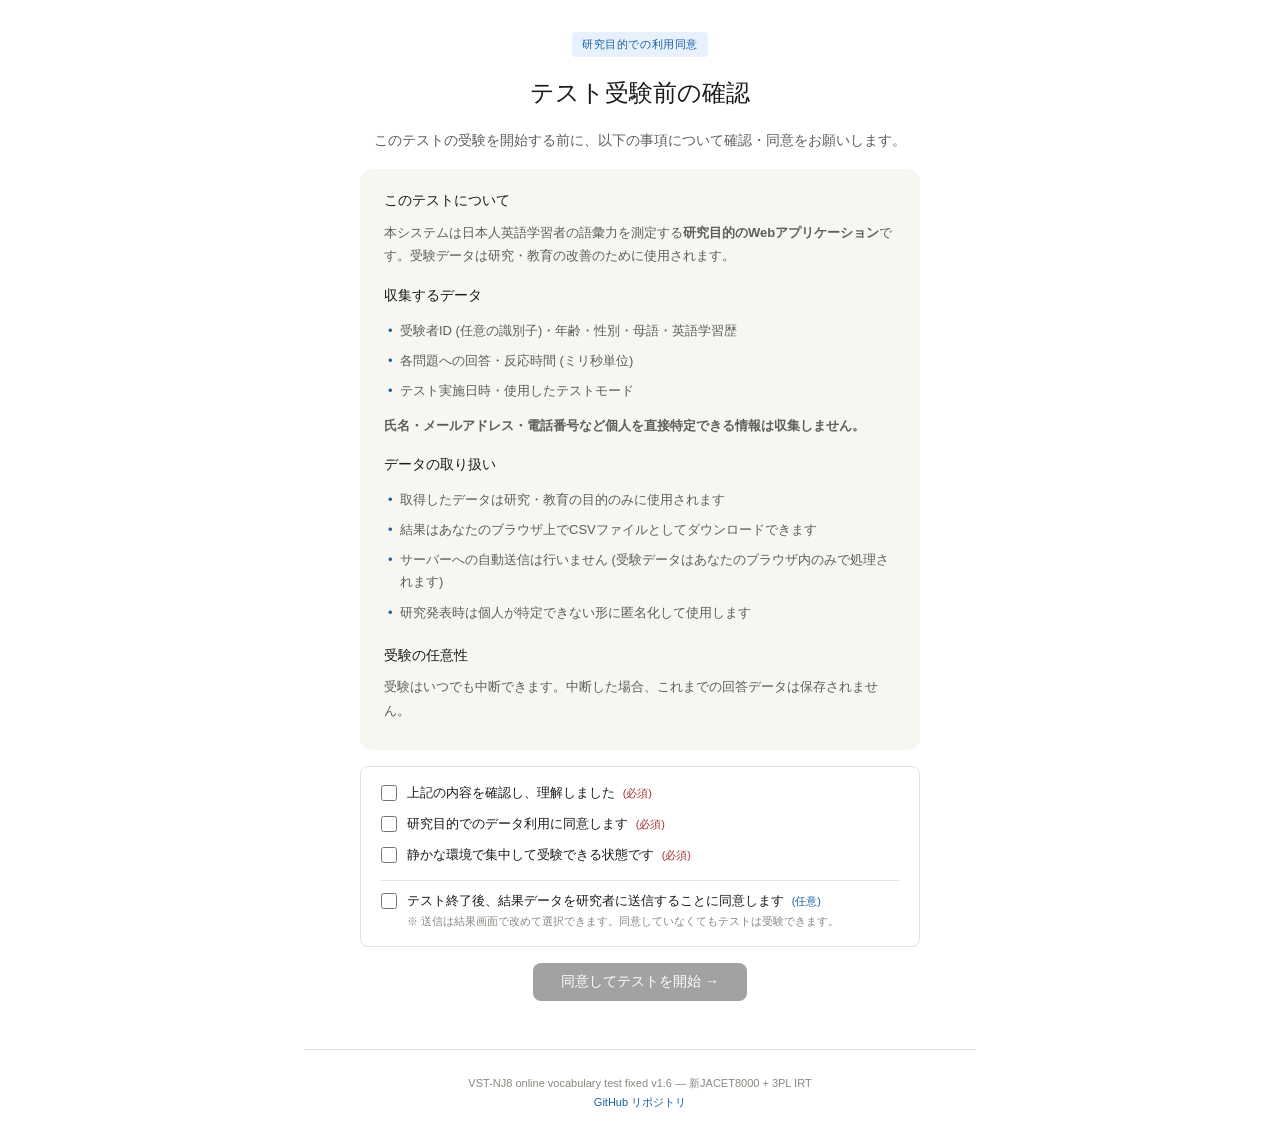
==== commit 4b8ee190: "Update index.html" ====
--- a/index.html
+++ b/index.html
@@ -3,7 +3,7 @@
 <head>
 <meta charset="UTF-8">
 <meta name="viewport" content="width=device-width, initial-scale=1.0">
-<title>NeoCELP & NeoVST-NJ8 — 総合的語彙力測定システム</title>
+<title>VST-NJ8 online vocabulary test fixed</title>
 <link rel="stylesheet" href="./src/css/main.css">
 </head>
 <body>
@@ -61,48 +61,6 @@
   <button class="btn" id="consent-btn" onclick="submitConsent()" disabled>同意してテストを開始 →</button>
 </section>
 
-<section id="s-mode" class="screen">
-  <span class="title-badge">NeoCELP & NeoVST-NJ8 v1.5</span>
-  <h1>総合的語彙力測定システム</h1>
-  <p class="sub">日本人英語学習者向けの語彙力測定ツール。<br>新JACET8000ベース・3PL IRTスコアリング対応。</p>
-
-  <div class="mode-grid">
-    <div class="mode-card" onclick="selectMode('celp_only')">
-      <div class="mode-icon">⚡</div>
-      <div class="mode-title">NeoCELP のみ</div>
-      <div class="mode-desc">語彙処理速度・自動化の測定</div>
-      <div class="mode-meta">
-        <div>所要時間: 約 5 分</div>
-        <div>40 問 + 練習 8 問</div>
-        <div>ACRRT・CV・プライミング効果</div>
-      </div>
-    </div>
-
-    <div class="mode-card recommended" onclick="selectMode('combined')">
-      <span class="mode-badge">推奨</span>
-      <div class="mode-icon">⊞</div>
-      <div class="mode-title">複合型テスト</div>
-      <div class="mode-desc">処理速度と語彙サイズを両方測定</div>
-      <div class="mode-meta">
-        <div>所要時間: 約 12 分</div>
-        <div>NeoCELP 40 問 → VST 160 問</div>
-        <div>速度 × サイズの統合分析</div>
-      </div>
-    </div>
-
-    <div class="mode-card" onclick="selectMode('vst_only')">
-      <div class="mode-icon">📚</div>
-      <div class="mode-title">NeoVST-NJ8 のみ</div>
-      <div class="mode-desc">語彙サイズ (0〜8000語) の測定</div>
-      <div class="mode-meta">
-        <div>所要時間: 約 7 分</div>
-        <div>160 問 (各レベル 20 問 × 8)</div>
-        <div>3PL IRT θ + 推定語彙サイズ</div>
-      </div>
-    </div>
-  </div>
-</section>
-
 <section id="s-info" class="screen">
   <span class="title-badge">受験者情報</span>
   <h2>基本情報を入力してください</h2>
@@ -299,124 +257,14 @@
     </div>
   </div>
 
-  <button class="btn" id="info-btn" onclick="submitInfo()" disabled>次へ →</button>
-</section>
-
-<section id="s-level" class="screen">
-  <span class="title-badge">レベル選択 (NeoCELP)</span>
-  <h2>出題語彙レベルを選んでください</h2>
-  <p class="sub">受験者の英語力に合ったレベルを選択してください。</p>
-  <div class="level-grid">
-    <div class="level-opt" onclick="selectLevel('A1-A2', this)">
-      <div class="level-opt-title">基礎 (1000語レベル)</div>
-      <div class="level-opt-sub">CEFR A1–A2 / 中学卒業相当</div>
-    </div>
-    <div class="level-opt" onclick="selectLevel('B1', this)">
-      <div class="level-opt-title">初中級 (2000語レベル)</div>
-      <div class="level-opt-sub">CEFR B1 / 英検3–準2級</div>
-    </div>
-    <div class="level-opt" onclick="selectLevel('B2', this)">
-      <div class="level-opt-title">中上級 (4000語レベル)</div>
-      <div class="level-opt-sub">CEFR B2 / 英検2級・TOEIC 600+</div>
-    </div>
-    <div class="level-opt" onclick="selectLevel('C1', this)">
-      <div class="level-opt-title">上級 (6000語レベル)</div>
-      <div class="level-opt-sub">CEFR C1 / 英検準1級+</div>
-    </div>
-  </div>
-  <button class="btn" id="level-btn" onclick="showCelpInstructions()" disabled>次へ →</button>
-</section>
-
-<section id="s-celp-instructions" class="screen">
-  <span class="title-badge">NeoCELP テストの説明</span>
-  <h2>語彙処理速度テストについて</h2>
-
-  <div class="instruction-card">
-    <h3 class="inst-section-title">テスト内容</h3>
-    <p class="inst-text">2つの英単語が画面に順番に表示されます。1つ目を見てから2つ目が表示されたとき、<b>2つの単語の意味が「近い (同義)」か「違う」かを素早く判断</b>してください。</p>
-
-    <h3 class="inst-section-title">画面の流れ (1問あたり)</h3>
-    <ul class="inst-list">
-      <li>画面中央に <b>+</b> マークが表示されます (2秒間)</li>
-      <li>1つ目の単語が表示されます (1.6秒間)</li>
-      <li>空白画面 (0.6秒間)</li>
-      <li>2つ目の単語が表示されます — ここで判断してください</li>
-    </ul>
-
-    <h3 class="inst-section-title">回答方法</h3>
-    <ul class="inst-list">
-      <li><b>意味が近い (同義)</b> と思ったら → <span class="inst-key">→ キー</span> または右側のボタン</li>
-      <li><b>意味が違う</b> と思ったら → <span class="inst-key">← キー</span> または左側のボタン</li>
-    </ul>
-
-    <h3 class="inst-section-title">大切なポイント</h3>
-    <ul class="inst-list">
-      <li><b>できるだけ速く、かつ正確に</b> 答えてください</li>
-      <li>判断に迷っても、深く考えすぎず<b>直感的に答える</b> ことが重要です</li>
-      <li>反応時間がミリ秒単位で記録されます</li>
-      <li>静かな環境で、集中して取り組んでください</li>
-    </ul>
-
-    <h3 class="inst-section-title">これから始めること</h3>
-    <p class="inst-text">まず操作に慣れるため <b>練習を 8 問</b> 行います。練習では各問の正誤が表示されます。<br>練習の後、<b>本試験 40 問</b> を行います (本試験では正誤は表示されません)。</p>
-  </div>
-
-  <button class="btn" onclick="startCelpPractice()">準備ができたら練習を開始 →</button>
-</section>
-
-<section id="s-celp" class="screen">
-  <div style="display:flex;align-items:center;gap:8px">
-    <span class="phase-label" id="celp-phase">練習</span>
-  </div>
-  <div class="progress-wrap">
-    <div class="progress-bar"><div class="progress-fill" id="celp-prog-fill" style="width:0%"></div></div>
-    <span class="progress-label" id="celp-prog-label">0 / 8</span>
-  </div>
-  <div class="fixation" id="celp-fix">+</div>
-  <div class="prime-word" id="celp-prime" style="display:none"></div>
-  <div class="blank-area" id="celp-blank" style="display:none"></div>
-  <div class="target-word" id="celp-target" style="display:none"></div>
-  <p class="feedback-msg" id="celp-feedback"></p>
-  <div class="big-btn-row" id="celp-btn-row" style="display:none">
-    <button class="big-btn big-no" onclick="celpRespond(false)">
-      <span>意味が違う</span>
-      <span class="kbd-hint">← キー</span>
-    </button>
-    <button class="big-btn big-yes" onclick="celpRespond(true)">
-      <span>意味が近い</span>
-      <span class="kbd-hint">→ キー</span>
-    </button>
-  </div>
-</section>
-
-<section id="s-celp-practice-end" class="screen">
-  <span class="title-badge">練習完了</span>
-  <h2>本試験を開始します</h2>
-  <div class="stat-grid" style="max-width:340px">
-    <div class="stat-card">
-      <div class="stat-val" id="practice-acc">—</div>
-      <div class="stat-lbl">練習の正答率</div>
-    </div>
-  </div>
-  <p class="sub" id="practice-msg">練習お疲れ様でした。準備ができたら本試験を始めましょう。</p>
-  <div class="instruction-card" style="max-width:480px">
-    <h3 class="inst-section-title">本試験について</h3>
-    <ul class="inst-list">
-      <li>これから <b>40 問</b> の本試験を行います</li>
-      <li>所要時間は約 4 分です</li>
-      <li><b>本試験では正誤は表示されません</b> (反応時間に集中できるようにするため)</li>
-      <li>引き続き、できるだけ速く正確に答えてください</li>
-    </ul>
-  </div>
-  <button class="btn" onclick="startCelpMain()">本試験を開始する →</button>
-</section>
-
-<section id="s-celp-end" class="screen">
-  <span class="title-badge">NeoCELP 完了</span>
-  <h2>続けて NeoVST-NJ8 を実施します</h2>
-  <p class="sub">語彙処理速度テストはここまでです。<br>次は語彙サイズテストを行います。</p>
-  <button class="btn" onclick="continueToVst()">次へ →</button>
-</section>
+ <button class="btn" id="consent-btn" onclick="submitConsent()" disabled>同意してテストを開始 →</button>
+</section>
+
+
+
+
+
+
 
 <section id="s-vst-instructions" class="screen">
   <span class="title-badge">NeoVST-NJ8 テストの説明</span>
@@ -427,7 +275,7 @@
     <p class="inst-text">日本語の意味が画面に表示されます。<b>その意味に対応する英単語を、表示される4つの選択肢から選んでください</b>。</p>
 
     <h3 class="inst-section-title">出題範囲</h3>
-    <p class="inst-text">新JACET8000の8レベル (各 1000 語)、合計 <b>160 問</b>を出題します。やさしい単語から難しい単語まで幅広く含まれます。</p>
+  <p class="inst-text">新JACET8000の各頻度レベル (1,000語ごと) から 20 問ずつ、<b>計 8 レベル × 20 問 = 160 問</b>を出題します。やさしい単語から難しい単語まで幅広く含まれ、3PL IRTモデルにより精密に語彙サイズを推定します。</p>
 
     <h3 class="inst-section-title">大切なポイント</h3>
     <ul class="inst-list">
@@ -461,24 +309,6 @@
 <section id="s-result" class="screen">
   <span class="title-badge">テスト結果</span>
   <h2>受験お疲れ様でした</h2>
-
-  <div id="result-celp-section" class="screen" style="width:100%;align-items:center;gap:16px">
-    <h3>NeoCELP — 語彙処理速度</h3>
-    <div class="stat-grid">
-      <div class="stat-card"><div class="stat-val" id="r-acrrt">—</div><div class="stat-lbl">ACRRT (ms)</div><div class="stat-sub">正答平均反応時間</div></div>
-      <div class="stat-card"><div class="stat-val" id="r-cv">—</div><div class="stat-lbl">CV (%)</div><div class="stat-sub">変動係数 = 安定性</div></div>
-      <div class="stat-card"><div class="stat-val" id="r-priming">—</div><div class="stat-lbl">プライミング効果 (ms)</div><div class="stat-sub">非同義 − 同義</div></div>
-      <div class="stat-card"><div class="stat-val" id="r-valid">—</div><div class="stat-lbl">有効データ</div><div class="stat-sub">最終 / 総試行</div></div>
-    </div>
-    <div class="exclude-card">
-      <div class="exclude-title">自動データクリーニング</div>
-      <div class="exclude-row"><span>不正解の除外</span><span id="ex-wrong">— 問</span></div>
-      <div class="exclude-row"><span>100ms以下のフライング除外</span><span id="ex-fast">— 問</span></div>
-      <div class="exclude-row"><span>平均±3SD範囲外の異常値除外</span><span id="ex-outlier">— 問</span></div>
-      <div class="exclude-row total"><span>最終有効データ</span><span id="ex-valid">— 問</span></div>
-    </div>
-    <div id="celp-proficiency" class="proficiency-card" style="display:none"></div>
-  </div>
 
   <div id="result-vst-section" class="screen" style="width:100%;align-items:center;gap:16px">
     <h3>NeoVST-NJ8 — 語彙サイズ</h3>
@@ -548,7 +378,7 @@
 </section>
 
 <footer>
-  <p>NeoCELP & NeoVST-NJ8 v1.5 — 新JACET8000 + 3PL IRT</p>
+  <p>VST-NJ8 online vocabulary test fixed v1.6 — 新JACET8000 + 3PL IRT</p>
   <p><a href="https://github.com/Ando-Hiro-rs/NeoCELP-VST-NJ8">GitHub リポジトリ</a></p>
 </footer>
 
--- a/src/css/main.css
+++ b/src/css/main.css
@@ -1087,3 +1087,83 @@
     padding: 14px 14px;
   }
 }
+.info-section {
+  width: 100%;
+  max-width: 480px;
+  background: var(--color-bg);
+  border: 0.5px solid var(--color-border);
+  border-radius: var(--radius-lg);
+  padding: 1rem 1.25rem;
+  margin-bottom: 12px;
+}
+
+.info-section-title {
+  font-size: 14px;
+  font-weight: 500;
+  color: var(--color-text);
+  margin-bottom: 12px;
+  display: flex;
+  align-items: center;
+  gap: 8px;
+}
+
+.info-section-title.clickable {
+  cursor: pointer;
+  user-select: none;
+  padding: 4px 0;
+}
+
+.info-section-title.clickable:hover {
+  color: var(--color-info);
+}
+
+.req-label {
+  font-size: 10px;
+  background: var(--color-danger-bg);
+  color: var(--color-danger);
+  padding: 2px 8px;
+  border-radius: 3px;
+  margin-left: 4px;
+}
+
+.opt-label {
+  font-size: 10px;
+  background: var(--color-info-bg);
+  color: var(--color-info);
+  padding: 2px 8px;
+  border-radius: 3px;
+  margin-left: 4px;
+}
+.exclude-title {
+  display: flex;
+  justify-content: space-between;
+  align-items: center;
+  gap: 8px;
+}
+
+.precision-badge {
+  font-size: 10px;
+  padding: 2px 8px;
+  border-radius: 3px;
+  font-weight: 500;
+}
+
+.precision-badge.tier-top {
+  background: var(--color-success-bg);
+  color: var(--color-success);
+}
+
+.precision-badge.tier-high {
+  background: var(--color-info-bg);
+  color: var(--color-info);
+}
+
+.precision-badge.tier-mid {
+  background: var(--color-warning-bg);
+  color: var(--color-warning);
+}
+
+.precision-badge.tier-low {
+  background: var(--color-danger-bg);
+  color: var(--color-danger);
+}
